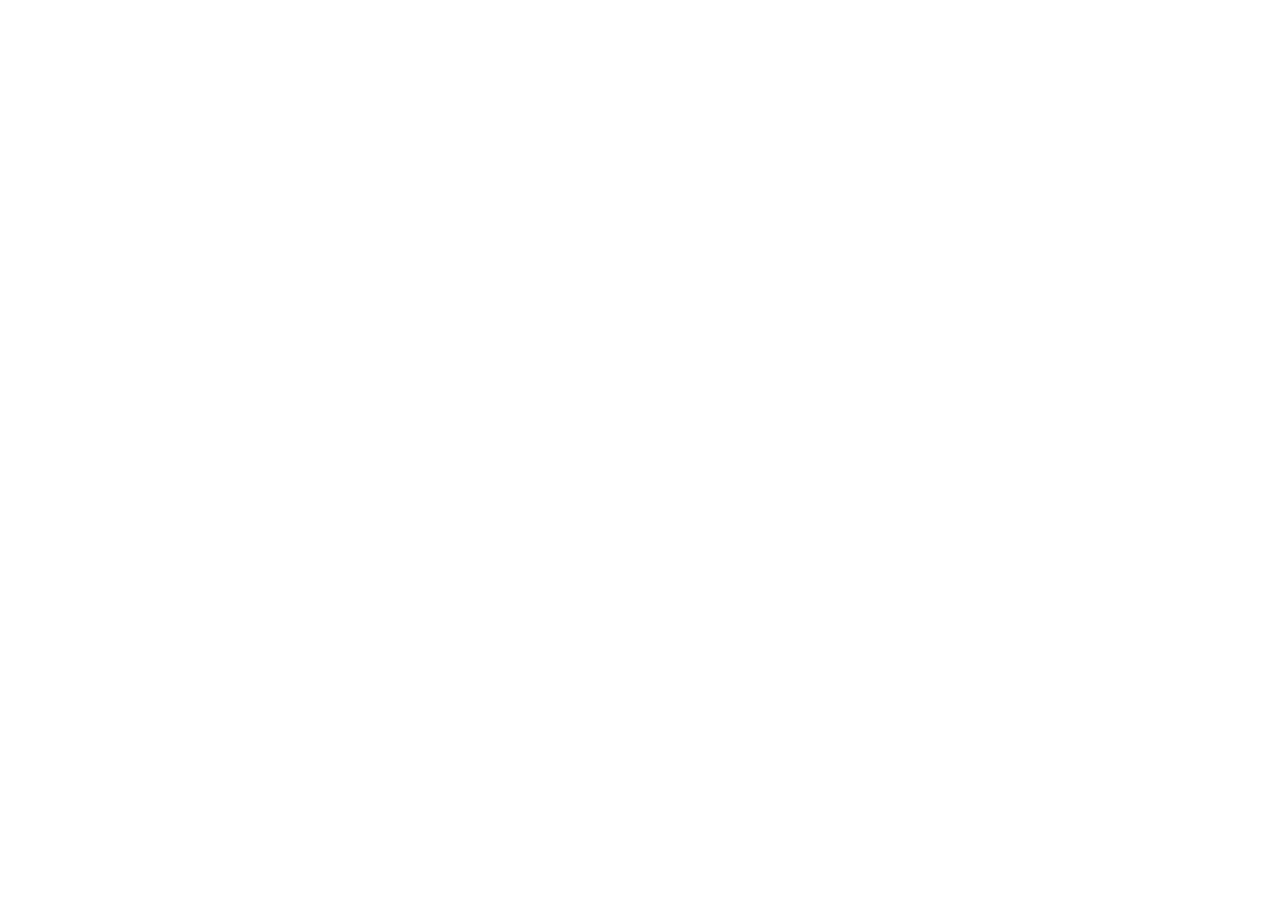
==== simulation/index.html @ b7d6c6c3 "https://virtual-labs.github.io/virtual-labs/exp-interspecific-competition-coexistence-au click on th" ====
<!DOCTYPE html>
<html>
<head>
	<!-- Add CSS at the head of HTML file -->
    <link rel="stylesheet" href="./css/main.css">
</head>
<body>
		<!-- Your code goes here-->

	<!-- Add JS at the bottom of HTML file --> 
        <script src="./js/main.js"></script>
<script src="../assets/js/iframeResize.js"></script></body>
</html>
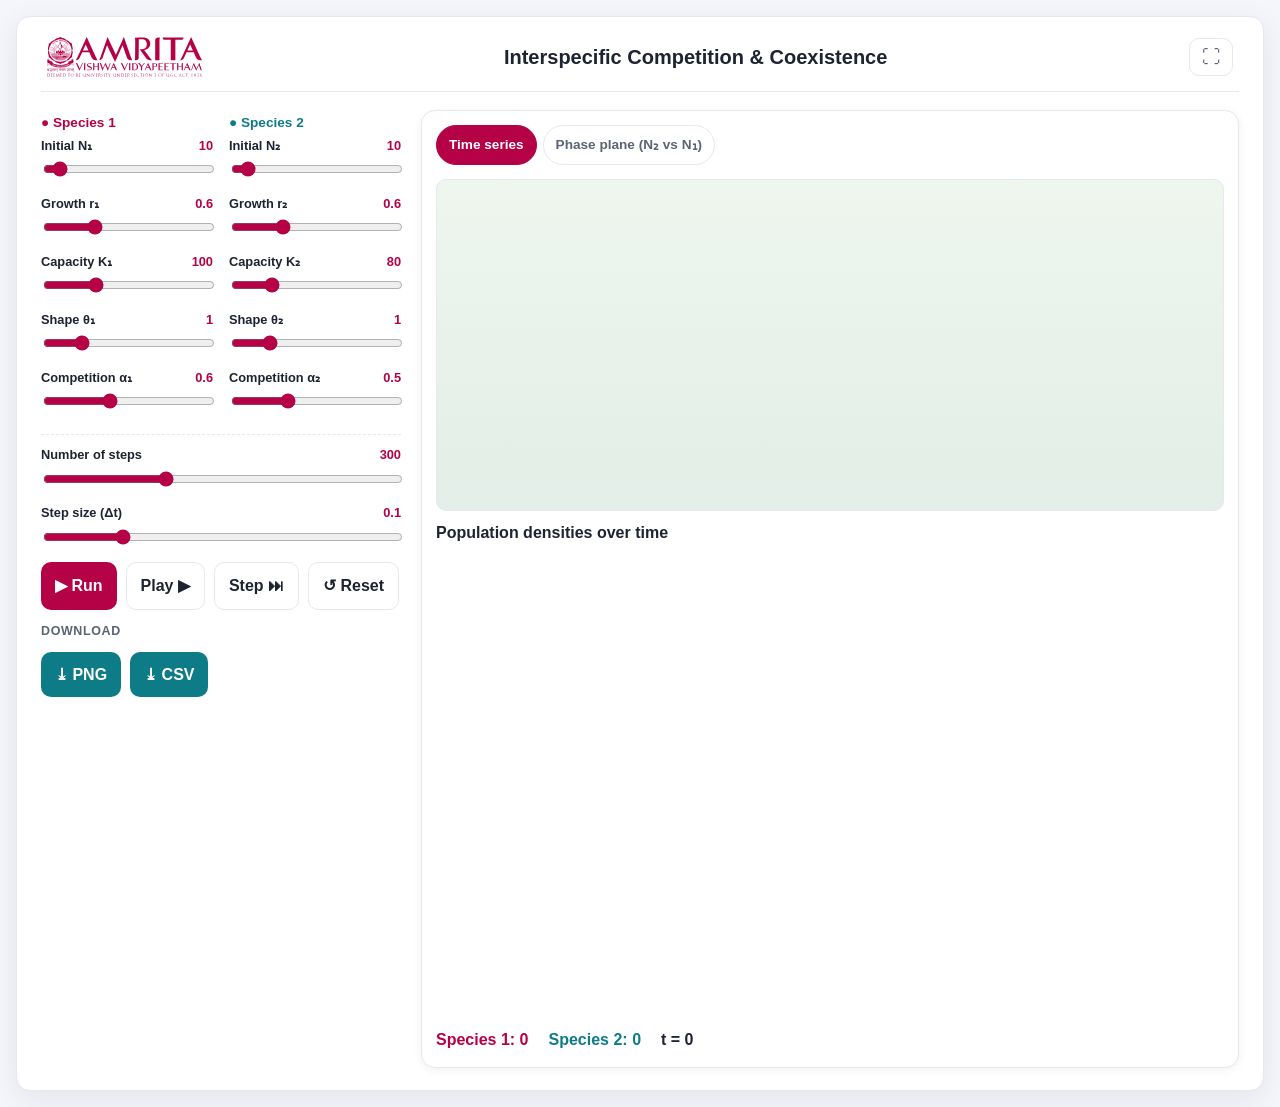
==== commit 488f6f84: "https://virtual-labs.github.io/virtual-labs/exp-interspecific-competition-coexistence-au click on th" ====
--- a/simulation/index.html
+++ b/simulation/index.html
@@ -1,13 +1,68 @@
 <!DOCTYPE html>
-<html>
+<html lang="en">
 <head>
-	<!-- Add CSS at the head of HTML file -->
-    <link rel="stylesheet" href="./css/main.css">
+<meta charset="UTF-8">
+<meta name="viewport" content="width=device-width, initial-scale=1.0, viewport-fit=cover">
+<title>Interspecific Competition & Coexistence — Simulation</title>
+<link rel="stylesheet" href="./css/main.css">
 </head>
 <body>
-		<!-- Your code goes here-->
+<div class="card" id="simbox"><div class="simbar"><span class="simbar-logo" aria-hidden="true"><img src="images\logo.svg" alt="Amrita Vishwa Vidyapeetham"></span><h1 class="simbar-title">Interspecific Competition &amp; Coexistence</h1><button class="fs-btn" id="fsBtn" onclick="toggleFS()" title="Toggle full screen" aria-label="Toggle full screen">⛶</button></div>
+      <div class="sim">
+        <div class="controls">
+          <div class="spgrid">
+            <div class="c1">
+              <h4>● Species 1</h4>
+              <div class="field"><label>Initial N₁ <span class="val" id="v_ip1">10</span></label><input type="range" id="ip1" min="1" max="150" value="10" oninput="sync()"></div>
+              <div class="field"><label>Growth r₁ <span class="val" id="v_r1">0.6</span></label><input type="range" id="r1" min="0.05" max="2" step="0.05" value="0.6" oninput="sync()"></div>
+              <div class="field"><label>Capacity K₁ <span class="val" id="v_k1">100</span></label><input type="range" id="k1" min="20" max="300" step="5" value="100" oninput="sync()"></div>
+              <div class="field"><label>Shape θ₁ <span class="val" id="v_t1">1</span></label><input type="range" id="t1" min="0.5" max="3" step="0.1" value="1" oninput="sync()"></div>
+              <div class="field"><label>Competition α₁ <span class="val" id="v_a1">0.6</span></label><input type="range" id="a1" min="0" max="1.6" step="0.05" value="0.6" oninput="sync()"></div>
+            </div>
+            <div class="c2">
+              <h4>● Species 2</h4>
+              <div class="field"><label>Initial N₂ <span class="val" id="v_ip2">10</span></label><input type="range" id="ip2" min="1" max="150" value="10" oninput="sync()"></div>
+              <div class="field"><label>Growth r₂ <span class="val" id="v_r2">0.6</span></label><input type="range" id="r2" min="0.05" max="2" step="0.05" value="0.6" oninput="sync()"></div>
+              <div class="field"><label>Capacity K₂ <span class="val" id="v_k2">80</span></label><input type="range" id="k2" min="20" max="300" step="5" value="80" oninput="sync()"></div>
+              <div class="field"><label>Shape θ₂ <span class="val" id="v_t2">1</span></label><input type="range" id="t2" min="0.5" max="3" step="0.1" value="1" oninput="sync()"></div>
+              <div class="field"><label>Competition α₂ <span class="val" id="v_a2">0.5</span></label><input type="range" id="a2" min="0" max="1.6" step="0.05" value="0.5" oninput="sync()"></div>
+            </div>
+          </div>
+          <div class="shared">
+            <div class="field"><label>Number of steps <span class="val" id="v_ns">300</span></label><input type="range" id="ns" min="50" max="800" step="10" value="300" oninput="sync()"></div>
+            <div class="field"><label>Step size (Δt) <span class="val" id="v_ss">0.1</span></label><input type="range" id="ss" min="0.02" max="0.4" step="0.02" value="0.1" oninput="sync()"></div>
+          </div>
+          <div class="btnrow">
+            <button class="btn btn-primary" onclick="run()">▶ Run</button>
+            <button class="btn btn-ghost" onclick="play()" id="playBtn">Play ▶</button>
+            <button class="btn btn-ghost" onclick="step()">Step ⏭</button>
+            <button class="btn btn-ghost" onclick="resetSim()">↺ Reset</button>
+          </div>
+          <div class="dl-label">Download</div>
+<div class="btnrow">
+            <button class="btn btn-accent" onclick="downloadPNG()">⤓ PNG</button>
+            <button class="btn btn-accent" onclick="downloadCSV()">⤓ CSV</button>
+          </div>
+        </div>
 
-	<!-- Add JS at the bottom of HTML file --> 
-        <script src="./js/main.js"></script>
-<script src="../assets/js/iframeResize.js"></script></body>
+        <div class="plotwrap">
+          <div class="subtabs" id="subtabs">
+            <button class="subtab active" data-view="0">Time series</button>
+            <button class="subtab" data-view="1">Phase plane (N₂ vs N₁)</button>
+          </div>
+          <canvas class="field" id="field" width="720" height="300"></canvas>
+
+<div class="plot-title" id="plotTitle">Population densities over time</div>
+          <canvas class="chart" id="chart" width="720" height="420"></canvas>
+          <div class="legend" id="legend"></div>
+          
+          <div class="counts"><span class="c1">Species 1: <span id="c1">0</span></span><span class="c2">Species 2: <span id="c2">0</span></span><span>t = <span id="tnow">0</span></span></div>
+        </div>
+      </div>
+    </div>
+<div class="toast" id="toast"></div>
+<script src="./js/main.js"></script>
+<script src="../assets/js/iframeResize.js"></script>
+        
+        </body>
 </html>
--- a/simulation/css/main.css
+++ b/simulation/css/main.css
@@ -0,0 +1,67 @@
+:root{--amrita:#b50246;--amrita-dark:#7d0130;--ink:#1d2330;--muted:#5b6472;--line:#e5e8ee;--bg:#f4f6fb;--card:#fff;--accent:#0e7c86;--good:#1f9d55;--bad:#d64545;--sp1:#b50246;--sp2:#0e7c86;--radius:14px;--shadow:0 8px 30px rgba(20,25,40,.08);--shadow-sm:0 2px 10px rgba(20,25,40,.06)}
+*{box-sizing:border-box}
+html{scroll-behavior:smooth}
+body{margin:0;font-family:"Segoe UI",Roboto,-apple-system,Helvetica,Arial,sans-serif;background:var(--bg);color:var(--ink);line-height:1.6}
+a{color:var(--amrita)}
+h1,h2,h3{line-height:1.25}
+main{max-width:1180px;margin:0 auto;padding:22px 18px 60px}
+@keyframes fade{from{opacity:0;transform:translateY(6px)}to{opacity:1;transform:none}}
+.card{background:var(--card);border:1px solid var(--line);border-radius:var(--radius);box-shadow:var(--shadow);padding:22px 24px;margin-bottom:20px}
+.card h2{margin-top:0;font-size:1.4rem;display:flex;align-items:center;gap:10px}
+.sim{display:grid;grid-template-columns:360px 1fr;gap:20px;align-items:start}
+@media(max-width:900px){.sim{grid-template-columns:1fr}}
+.spgrid{display:grid;grid-template-columns:1fr 1fr;gap:10px 16px}
+.spgrid h4{margin:2px 0 2px;font-size:.85rem;color:var(--sp1)}
+.spgrid .c2 h4{color:var(--sp2)}
+.field{margin-bottom:9px}
+.controls label{display:flex;justify-content:space-between;font-weight:600;font-size:.8rem;margin-bottom:3px}
+.controls label .val{color:var(--amrita);font-variant-numeric:tabular-nums}
+.controls input[type=range]{width:100%;accent-color:var(--amrita)}
+.shared{margin-top:8px;border-top:1px dashed var(--line);padding-top:10px}
+.subtabs{display:flex;gap:6px;flex-wrap:wrap;margin-bottom:14px}
+.subtab{border:1px solid var(--line);background:#fff;font:inherit;font-weight:600;font-size:.85rem;color:var(--muted);cursor:pointer;padding:8px 12px;border-radius:999px}
+.subtab:hover{border-color:var(--amrita);color:var(--amrita)}
+.subtab.active{background:var(--amrita);color:#fff;border-color:var(--amrita)}
+.btnrow{display:flex;flex-wrap:wrap;gap:9px;margin-top:10px}
+.btn{border:0;font:inherit;font-weight:700;cursor:pointer;padding:10px 14px;border-radius:10px;transition:.15s;display:inline-flex;align-items:center;gap:6px}
+.btn:active{transform:translateY(1px)}
+.btn-primary{background:var(--amrita);color:#fff}
+.btn-primary:hover{background:var(--amrita-dark)}
+.btn-ghost{background:#fff;color:var(--ink);border:1px solid var(--line)}
+.btn-ghost:hover{border-color:var(--amrita);color:var(--amrita)}
+.btn-accent{background:var(--accent);color:#fff}
+.btn-accent:hover{filter:brightness(.92)}
+.plotwrap{background:#fff;border:1px solid var(--line);border-radius:var(--radius);box-shadow:var(--shadow-sm);padding:14px}
+.plot-title{font-weight:700;margin-bottom:6px}
+canvas.chart,canvas.field{width:100%;height:auto;display:block;touch-action:none;border-radius:10px}
+canvas.field{background:linear-gradient(#eef6ee,#e2eee7);border:1px solid var(--line);margin-top:12px}
+.legend{display:flex;gap:16px;flex-wrap:wrap;font-size:.85rem;margin-top:8px}
+.legend span{display:inline-flex;align-items:center;gap:6px}
+.legend i{width:14px;height:14px;border-radius:3px}
+.counts{display:flex;gap:20px;flex-wrap:wrap;font-weight:700;margin-top:8px}
+.counts .c1{color:var(--sp1)}
+.counts .c2{color:var(--sp2)}
+.toast{position:fixed;left:50%;bottom:28px;transform:translateX(-50%) translateY(20px);background:#12203a;color:#fff;padding:12px 20px;border-radius:10px;box-shadow:var(--shadow);opacity:0;pointer-events:none;transition:.3s;z-index:200}
+.toast.show{opacity:1;transform:translateX(-50%) translateY(0)}
+html,body{overflow-x:hidden;max-width:100vw}
+body{background:var(--bg);padding:16px}
+.card,.plotwrap,.sim,.controls,.spgrid{min-width:0}
+.sim>*{min-width:0}
+.plot-title,.simbar-title{overflow-wrap:anywhere}
+canvas{max-width:100%}
+.simbar{display:flex;align-items:center;gap:14px;padding:2px 6px 14px;border-bottom:1px solid var(--line);margin:-4px 0 18px}
+.simbar-logo img{height:40px;width:auto;display:block}
+.simbar-title{flex:1;min-width:0;text-align:center;margin:0;font-size:1.25rem;font-weight:800;color:var(--ink);line-height:1.2}
+.fs-btn{display:none;flex:0 0 auto;border:1px solid var(--line);background:#fff;color:var(--muted);cursor:pointer;font-size:1.15rem;line-height:1;padding:9px 12px;border-radius:10px;transition:.15s}
+.fs-btn:hover{border-color:var(--amrita);color:var(--amrita)}
+@media(min-width:1024px){.fs-btn{display:inline-flex}}
+#simbox{max-width:1320px;margin:0 auto}
+#simbox:fullscreen{max-width:none;width:100vw;height:100vh;overflow:auto;border-radius:0;padding:22px 28px;background:#fff}
+#simbox:-webkit-full-screen{max-width:none;width:100vw;height:100vh;overflow:auto;border-radius:0;padding:22px 28px;background:#fff}
+@media(max-width:640px){body{padding:10px}
+.card{padding:16px 15px}}
+@media(max-width:430px){.simbar-title{font-size:1rem}
+.simbar-logo img{height:30px}
+.simbar{gap:9px}}
+@media(max-width:340px){.simbar-title{font-size:.9rem}}
+.dl-label{font-weight:700;font-size:.78rem;color:var(--muted);text-transform:uppercase;letter-spacing:.05em;margin:12px 0 2px}
